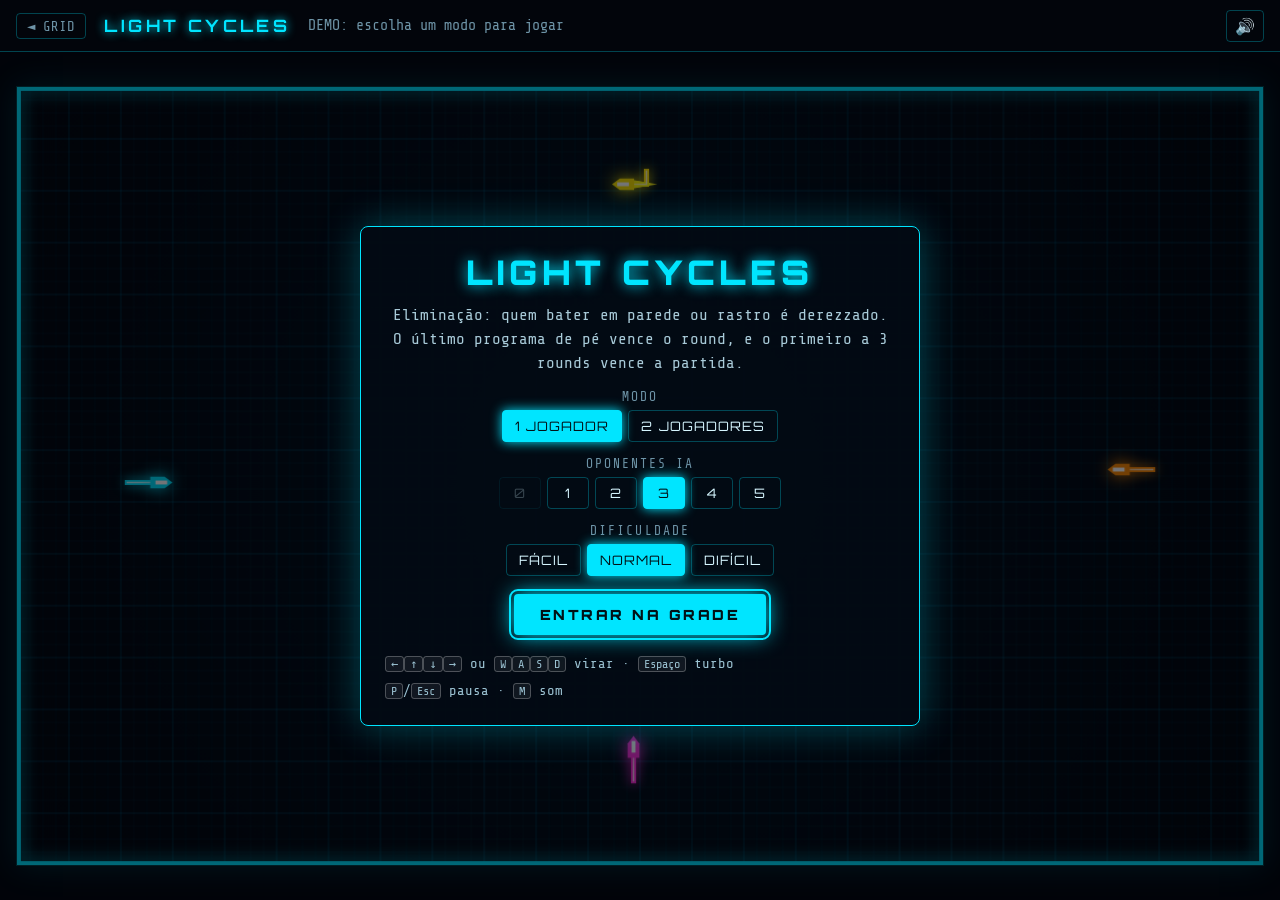
==== lightcycles.html @ 9b1980a8 "Grid Arcade: Light Cycles e Space Paranoids Site estático (HTML/CSS/JS puro) para GitHub Pages com d" ====
<!doctype html>
<html lang="pt-BR">
<head>
<meta charset="utf-8">
<meta name="viewport" content="width=device-width, initial-scale=1, viewport-fit=cover">
<title>Light Cycles</title>
<meta name="description" content="Light Cycles: arena de eliminação com motos de luz, para 1 ou 2 jogadores contra IA.">
<link rel="icon" href="data:image/svg+xml,%3Csvg xmlns='http://www.w3.org/2000/svg' viewBox='0 0 32 32'%3E%3Crect width='32' height='32' fill='%2302050b'/%3E%3Cpath d='M4 24H16V8H28' fill='none' stroke='%2300e5ff' stroke-width='4'/%3E%3C/svg%3E">
<link rel="preconnect" href="https://fonts.googleapis.com">
<link rel="preconnect" href="https://fonts.gstatic.com" crossorigin>
<link href="https://fonts.googleapis.com/css2?family=Orbitron:wght@500;700;900&family=Share+Tech+Mono&display=swap" rel="stylesheet">
<link rel="stylesheet" href="css/style.css">
</head>
<body class="game-page lc">
<header class="topbar">
  <a class="back" href="index.html">◄ GRID</a>
  <h1>LIGHT CYCLES</h1>
  <div class="hud" id="hud" aria-live="polite"></div>
  <button class="icon-btn" id="muteBtn" type="button">🔊</button>
</header>

<main class="stage">
  <canvas id="game" aria-label="Arena de Light Cycles"></canvas>

  <div class="overlay" id="overlay">
    <section class="panel" id="menuPanel">
      <h2>LIGHT CYCLES</h2>
      <p class="sub">Eliminação: quem bater em parede ou rastro é derezzado. O último programa de pé vence o round, e o primeiro a 3 rounds vence a partida.</p>

      <div class="opt">
        <span class="opt-label">MODO</span>
        <div class="seg" data-setting="mode">
          <button type="button" data-value="1p">1 JOGADOR</button>
          <button type="button" data-value="2p">2 JOGADORES</button>
        </div>
      </div>
      <div class="opt">
        <span class="opt-label">OPONENTES IA</span>
        <div class="seg" data-setting="ais">
          <button type="button" data-value="0">0</button>
          <button type="button" data-value="1">1</button>
          <button type="button" data-value="2">2</button>
          <button type="button" data-value="3">3</button>
          <button type="button" data-value="4">4</button>
          <button type="button" data-value="5">5</button>
        </div>
      </div>
      <div class="opt">
        <span class="opt-label">DIFICULDADE</span>
        <div class="seg" data-setting="diff">
          <button type="button" data-value="facil">FÁCIL</button>
          <button type="button" data-value="normal">NORMAL</button>
          <button type="button" data-value="dificil">DIFÍCIL</button>
        </div>
      </div>

      <div class="btn-row">
        <button class="btn-primary" type="button" data-action="start">ENTRAR NA GRADE</button>
      </div>
      <div class="keys" id="ctrlHelp"></div>
    </section>

    <section class="panel" id="pausePanel" hidden>
      <h2>PAUSADO</h2>
      <p class="sub">O sistema está aguardando, usuário.</p>
      <div class="btn-row">
        <button class="btn-primary" type="button" data-action="resume">CONTINUAR</button>
        <button class="btn-ghost" type="button" data-action="menu">MENU</button>
      </div>
    </section>

    <section class="panel" id="endPanel" hidden>
      <h2 id="endTitle">FIM DE JOGO</h2>
      <div id="endBody"></div>
      <div class="btn-row">
        <button class="btn-primary" type="button" data-action="start">REVANCHE</button>
        <button class="btn-ghost" type="button" data-action="menu">MENU</button>
      </div>
    </section>
  </div>

  <button class="boost-btn touch-only" id="boostBtn" type="button">TURBO</button>
</main>

<script src="js/common.js"></script>
<script src="js/lightcycles.js"></script>
</body>
</html>
---- css/style.css ----
:root {
  --bg: #02050b;
  --panel: rgba(3, 10, 20, 0.94);
  --cyan: #00e5ff;
  --cyan-dim: rgba(0, 229, 255, 0.28);
  --orange: #ff8a00;
  --orange-dim: rgba(255, 138, 0, 0.3);
  --text: #d6f6ff;
  --muted: #6d93a6;
  --font: 'Orbitron', ui-sans-serif, system-ui, sans-serif;
  --mono: 'Share Tech Mono', ui-monospace, Consolas, monospace;
  --accent: var(--cyan);
  --accent-dim: var(--cyan-dim);
  color-scheme: dark;
}

* { box-sizing: border-box; margin: 0; padding: 0; }
html, body { height: 100%; }
body {
  background: var(--bg);
  color: var(--text);
  font-family: var(--font);
  -webkit-font-smoothing: antialiased;
}
a { color: inherit; }
button { font: inherit; color: inherit; cursor: pointer; }
:focus-visible { outline: 2px solid var(--accent); outline-offset: 3px; }

/* ---------- HOME ---------- */
.home { min-height: 100%; overflow-x: hidden; }

.horizon {
  position: fixed; inset: 0; z-index: 0; pointer-events: none;
  overflow: hidden; perspective: 320px;
}
.horizon::before {
  content: ""; position: absolute; left: 0; right: 0; top: 0; height: 58%;
  background: radial-gradient(ellipse at 50% 100%, rgba(0, 229, 255, 0.2), transparent 62%);
}
.horizon-line {
  position: absolute; left: 0; right: 0; top: 58%; height: 2px;
  background: var(--cyan);
  box-shadow: 0 0 18px var(--cyan), 0 0 60px var(--cyan);
}
.floor {
  position: absolute; left: -60%; width: 220%; top: 58%; height: 90%;
  transform-origin: 50% 0; transform: rotateX(74deg);
  background-image:
    linear-gradient(rgba(0, 229, 255, 0.5) 1px, transparent 1px),
    linear-gradient(90deg, rgba(0, 229, 255, 0.5) 1px, transparent 1px);
  background-size: 64px 64px;
  animation: floor 1.4s linear infinite;
  -webkit-mask-image: linear-gradient(to bottom, transparent, #000 30%);
  mask-image: linear-gradient(to bottom, transparent, #000 30%);
}
@keyframes floor { to { background-position: 0 64px; } }
@media (prefers-reduced-motion: reduce) { .floor { animation: none; } }

.home-main {
  position: relative; z-index: 1;
  max-width: 1080px; margin: 0 auto;
  padding: 56px 16px 32px; text-align: center;
}
.logo {
  font-weight: 900; font-size: clamp(44px, 10vw, 104px);
  letter-spacing: 0.14em; color: #effcff; line-height: 1;
  text-shadow: 0 0 8px var(--cyan), 0 0 26px var(--cyan), 0 0 56px rgba(0, 229, 255, 0.6);
}
.logo span {
  display: block; margin-top: 0.35em; padding-left: 0.6em;
  font-size: 0.3em; letter-spacing: 0.6em;
  color: var(--orange); text-shadow: 0 0 10px var(--orange);
}
.tagline {
  font-family: var(--mono); color: #8fb7c9;
  margin: 20px 0 44px; font-size: 18px;
}
.cards {
  display: grid; gap: 24px; text-align: left;
  grid-template-columns: repeat(auto-fit, minmax(min(100%, 340px), 1fr));
}
.card {
  --c: var(--cyan);
  display: flex; flex-direction: column; gap: 14px;
  padding: 18px; border-radius: 8px;
  border: 1px solid var(--c);
  background: rgba(2, 8, 16, 0.86);
  text-decoration: none;
  box-shadow: 0 0 18px color-mix(in srgb, var(--c) 30%, transparent);
  transition: transform 0.2s, box-shadow 0.2s;
}
.card:hover, .card:focus-visible {
  transform: translateY(-4px);
  box-shadow: 0 0 36px color-mix(in srgb, var(--c) 60%, transparent);
}
.card-sp { --c: var(--orange); }
.card svg {
  display: block; width: 100%; height: auto; border-radius: 4px;
  border: 1px solid color-mix(in srgb, var(--c) 40%, transparent);
}
.card h2 {
  color: var(--c); letter-spacing: 0.14em; font-size: 24px;
  text-shadow: 0 0 12px var(--c);
}
.card p { font-family: var(--mono); color: #a9cbd9; line-height: 1.55; font-size: 16px; }
.tags { display: flex; flex-wrap: wrap; gap: 8px; }
.tag {
  font-family: var(--mono); font-size: 13px; color: var(--c);
  border: 1px solid color-mix(in srgb, var(--c) 50%, transparent);
  padding: 2px 10px; border-radius: 99px;
}
.play {
  margin-top: auto; align-self: flex-start;
  font-weight: 700; letter-spacing: 0.18em; font-size: 14px;
  padding: 10px 20px; border: 2px solid var(--c); border-radius: 4px; color: var(--c);
}
.card:hover .play { background: var(--c); color: #001218; box-shadow: 0 0 20px var(--c); }
.home footer {
  margin-top: 48px; font-family: var(--mono); color: var(--muted);
  font-size: 14px; line-height: 1.7;
}

/* ---------- GAME PAGES ---------- */
.game-page {
  height: 100vh; height: 100dvh;
  display: flex; flex-direction: column; overflow: hidden;
}
.game-page.sp { --accent: var(--orange); --accent-dim: var(--orange-dim); }

.topbar {
  display: flex; align-items: center; flex-wrap: wrap; gap: 8px 18px;
  padding: 8px 16px; min-height: 52px;
  border-bottom: 1px solid var(--accent-dim);
}
.back {
  font-family: var(--mono); font-size: 14px; text-decoration: none; color: var(--muted);
  border: 1px solid var(--accent-dim); padding: 4px 10px; border-radius: 4px;
}
.back:hover { color: var(--accent); border-color: var(--accent); }
.topbar h1 {
  font-size: 17px; letter-spacing: 0.2em; color: var(--accent);
  text-shadow: 0 0 10px var(--accent); white-space: nowrap;
}
.hud {
  flex: 1; display: flex; flex-wrap: wrap; align-items: center; gap: 6px 18px;
  font-family: var(--mono); font-size: 15px; color: var(--muted);
}
.hud b { color: var(--text); font-weight: normal; margin-left: 4px; }
.hud-dim { color: var(--muted); }
.hud-round { color: var(--text); letter-spacing: 0.1em; }
.chip { --c: #fff; display: inline-flex; align-items: center; gap: 6px; color: var(--c); }
.chip.dead { opacity: 0.35; }
.chip.dead .chip-name { text-decoration: line-through; }
.pips { display: inline-flex; gap: 4px; }
.pips i {
  display: inline-block; width: 8px; height: 8px;
  border: 1px solid var(--c); transform: rotate(45deg);
}
.pips i.on { background: var(--c); box-shadow: 0 0 6px var(--c); }
.life {
  display: inline-block; width: 10px; height: 10px; margin-left: 4px;
  background: var(--cyan); box-shadow: 0 0 6px var(--cyan);
  clip-path: polygon(50% 0, 100% 100%, 0 100%);
}
.hud-status { color: var(--cyan); }

.icon-btn {
  margin-left: auto; width: 38px; height: 32px;
  background: none; border: 1px solid var(--accent-dim); border-radius: 4px;
}
.icon-btn:hover { border-color: var(--accent); }

.stage {
  flex: 1; min-height: 0; position: relative;
  display: flex; align-items: center; justify-content: center;
  padding: 10px 16px;
}
#game {
  display: block; background: #000; touch-action: none;
  border: 1px solid var(--accent-dim);
  box-shadow: 0 0 30px color-mix(in srgb, var(--accent) 18%, transparent);
}
.sp #game { cursor: crosshair; }

.overlay {
  position: absolute; inset: 0; z-index: 2;
  display: flex; align-items: center; justify-content: center;
  padding: 16px; background: rgba(1, 3, 8, 0.55);
}
.overlay[hidden], .panel[hidden] { display: none; }
.panel {
  width: min(560px, 100%); max-height: 100%; overflow: auto;
  background: var(--panel); border: 1px solid var(--accent); border-radius: 8px;
  padding: 24px; text-align: center;
  box-shadow: 0 0 40px color-mix(in srgb, var(--accent) 30%, transparent);
}
.panel h2 {
  font-size: clamp(24px, 5vw, 34px); letter-spacing: 0.14em; font-weight: 900;
  color: var(--accent); text-shadow: 0 0 14px currentColor;
}
.sub { font-family: var(--mono); color: #a9cbd9; margin: 10px 0 6px; line-height: 1.5; }
.opt { display: flex; flex-direction: column; align-items: center; gap: 6px; margin: 14px 0; }
.opt-label { font-family: var(--mono); font-size: 13px; letter-spacing: 0.16em; color: var(--muted); }
.seg { display: flex; flex-wrap: wrap; justify-content: center; gap: 6px; }
.seg button {
  min-width: 42px; padding: 7px 12px; border-radius: 4px;
  font-size: 13px; letter-spacing: 0.08em;
  background: transparent; border: 1px solid var(--accent-dim);
}
.seg button:hover:not(:disabled) { border-color: var(--accent); }
.seg button.on {
  background: var(--accent); color: #001218; border-color: var(--accent);
  box-shadow: 0 0 12px var(--accent);
}
.seg button:disabled { opacity: 0.25; cursor: not-allowed; }
.btn-row { display: flex; flex-wrap: wrap; gap: 10px; justify-content: center; margin-top: 18px; }
.btn-primary, .btn-ghost {
  padding: 12px 26px; border-radius: 4px;
  font-weight: 900; letter-spacing: 0.18em; font-size: 14px;
}
.btn-primary {
  background: var(--accent); color: #001218; border: none;
  box-shadow: 0 0 22px var(--accent);
}
.btn-primary:hover { filter: brightness(1.15); }
.btn-ghost { background: transparent; color: var(--accent); border: 1px solid var(--accent); }
.btn-ghost:hover { background: color-mix(in srgb, var(--accent) 15%, transparent); }
.keys {
  margin-top: 18px; display: grid; gap: 6px; text-align: left;
  font-family: var(--mono); font-size: 14px; color: #9cc3d3; line-height: 1.5;
}
kbd {
  font-family: var(--mono); font-size: 12px; padding: 0 5px; border-radius: 3px;
  border: 1px solid rgba(255, 255, 255, 0.25); background: rgba(255, 255, 255, 0.06);
}
.standings {
  list-style: none; margin: 16px auto 0; max-width: 300px;
  font-family: var(--mono); display: grid; gap: 6px;
}
.standings li {
  display: flex; justify-content: space-between; padding: 4px 10px;
  color: var(--c); border: 1px solid color-mix(in srgb, var(--c) 40%, transparent); border-radius: 4px;
}
.big-score {
  font-size: 44px; font-weight: 900; margin: 12px 0 4px; color: #fff;
  text-shadow: 0 0 16px var(--accent);
}
.record { color: #39ff14; font-family: var(--mono); letter-spacing: 0.1em; }

.touch-only { display: none; }
@media (pointer: coarse) { .touch-only { display: block; } .no-touch { display: none; } }
.boost-btn {
  position: absolute; right: 26px; bottom: 26px; z-index: 1;
  width: 86px; height: 86px; border-radius: 50%;
  border: 2px solid var(--cyan); background: rgba(0, 229, 255, 0.12);
  color: var(--cyan); font-weight: 900; font-size: 13px; letter-spacing: 0.1em;
  touch-action: none; user-select: none; -webkit-user-select: none;
}
.boost-btn:active { background: rgba(0, 229, 255, 0.35); }

@media (max-height: 520px) {
  .topbar { min-height: 0; padding: 4px 12px; }
  .stage { padding: 4px 8px; }
}
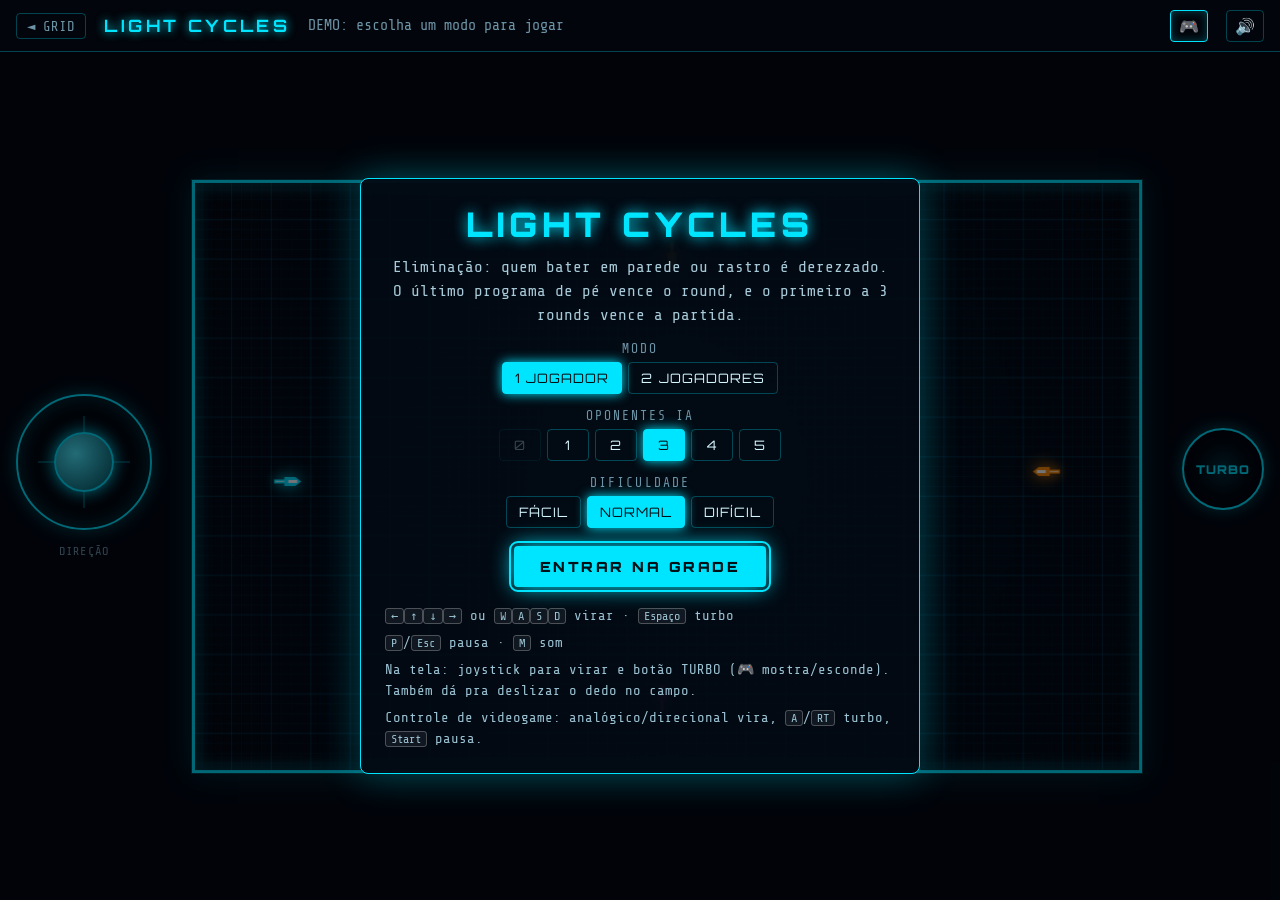
==== commit a67a21e4: "Joysticks na tela e suporte a controle de videogame - Joystick virtual e botões (toque e mouse) nos " ====
--- a/lightcycles.html
+++ b/lightcycles.html
@@ -16,11 +16,24 @@
   <a class="back" href="index.html">◄ GRID</a>
   <h1>LIGHT CYCLES</h1>
   <div class="hud" id="hud" aria-live="polite"></div>
+  <button class="icon-btn" id="padBtn" type="button" aria-label="Controles na tela">🎮</button>
   <button class="icon-btn" id="muteBtn" type="button">🔊</button>
 </header>
 
-<main class="stage">
-  <canvas id="game" aria-label="Arena de Light Cycles"></canvas>
+<main class="stage" id="stage">
+  <div class="pad pad-left">
+    <button class="pad-btn" id="btnL" type="button">TURBO</button>
+    <div class="vjoy" id="joyL" aria-label="Joystick: direção"><div class="vjoy-knob"></div></div>
+    <span class="pad-label" id="labelL">DIREÇÃO</span>
+  </div>
+  <div class="game-wrap">
+    <canvas id="game" aria-label="Arena de Light Cycles"></canvas>
+  </div>
+  <div class="pad pad-right" id="padRight">
+    <button class="pad-btn" id="btnR" type="button">TURBO</button>
+    <div class="vjoy" id="joyR" aria-label="Joystick do jogador 2"><div class="vjoy-knob"></div></div>
+    <span class="pad-label" id="labelR"></span>
+  </div>
 
   <div class="overlay" id="overlay">
     <section class="panel" id="menuPanel">
@@ -78,8 +91,6 @@
       </div>
     </section>
   </div>
-
-  <button class="boost-btn touch-only" id="boostBtn" type="button">TURBO</button>
 </main>
 
 <script src="js/common.js"></script>
--- a/css/style.css
+++ b/css/style.css
@@ -168,12 +168,84 @@
   margin-left: auto; width: 38px; height: 32px;
   background: none; border: 1px solid var(--accent-dim); border-radius: 4px;
 }
+.icon-btn + .icon-btn { margin-left: 0; }
 .icon-btn:hover { border-color: var(--accent); }
-
+.icon-btn[aria-pressed="true"] { border-color: var(--accent); box-shadow: inset 0 0 10px var(--accent-dim); }
+
+/* Palco: [controles esq.] [jogo] [controles dir.]; em retrato os controles vão para baixo. */
 .stage {
   flex: 1; min-height: 0; position: relative;
-  display: flex; align-items: center; justify-content: center;
+  display: grid; gap: 12px; align-items: center;
+  grid-template-columns: auto minmax(0, 1fr) auto;
+  grid-template-rows: minmax(0, 1fr);
+  grid-template-areas: "left game right";
   padding: 10px 16px;
+}
+.game-wrap {
+  grid-area: game; width: 100%; height: 100%; min-width: 0; min-height: 0;
+  display: flex; align-items: center; justify-content: center; overflow: hidden;
+}
+.pad {
+  display: flex; flex-direction: column; align-items: center; gap: 14px;
+  user-select: none; -webkit-user-select: none; touch-action: none;
+}
+.pad-left { grid-area: left; }
+.pad-right { grid-area: right; }
+.pad [hidden], .no-pads .pad { display: none; }
+.pad-label { font-family: var(--mono); font-size: 12px; letter-spacing: 0.1em; color: var(--muted); text-align: center; }
+
+.vjoy {
+  --size: 136px;
+  position: relative; flex: none; width: var(--size); height: var(--size); border-radius: 50%;
+  border: 2px solid var(--accent); cursor: grab; touch-action: none;
+  background:
+    linear-gradient(var(--accent-dim), var(--accent-dim)) center / 2px 70% no-repeat,
+    linear-gradient(var(--accent-dim), var(--accent-dim)) center / 70% 2px no-repeat,
+    radial-gradient(circle, color-mix(in srgb, var(--accent) 14%, transparent), rgba(0, 0, 0, 0.5) 70%);
+  box-shadow: 0 0 18px color-mix(in srgb, var(--accent) 35%, transparent),
+              inset 0 0 22px color-mix(in srgb, var(--accent) 25%, transparent);
+}
+.vjoy.active { cursor: grabbing; }
+.vjoy-knob {
+  position: absolute; left: 27%; top: 27%; width: 46%; height: 46%; border-radius: 50%;
+  pointer-events: none; transition: transform 0.12s ease-out;
+  background: radial-gradient(circle at 35% 35%, color-mix(in srgb, var(--accent) 70%, #fff), color-mix(in srgb, var(--accent) 35%, #000));
+  border: 2px solid var(--accent); box-shadow: 0 0 16px var(--accent);
+}
+.vjoy.active .vjoy-knob { transition: none; }
+.pad-btn {
+  --c: var(--accent);
+  flex: none; width: 82px; height: 82px; border-radius: 50%;
+  border: 2px solid var(--c); color: var(--c);
+  background: radial-gradient(circle, color-mix(in srgb, var(--c) 18%, transparent), rgba(0, 0, 0, 0.5) 72%);
+  box-shadow: 0 0 16px color-mix(in srgb, var(--c) 35%, transparent);
+  font-weight: 900; font-size: 12px; letter-spacing: 0.08em;
+  touch-action: none; user-select: none; -webkit-user-select: none;
+}
+.pad-btn.active { background: color-mix(in srgb, var(--c) 45%, transparent); box-shadow: 0 0 26px var(--c); color: #fff; }
+
+@media (orientation: portrait) {
+  .stage {
+    grid-template-columns: 1fr 1fr;
+    grid-template-rows: minmax(0, 1fr) auto;
+    grid-template-areas: "game game" "left right";
+    padding-bottom: max(14px, env(safe-area-inset-bottom));
+  }
+  .pad { flex-direction: row; }
+  .pad-left { justify-self: start; }
+  .pad-right { justify-self: end; }
+  .pad-left .pad-btn { order: 2; }
+  .pad-right .pad-btn { order: -1; }
+  .pad-label { display: none; }
+}
+@media (max-height: 520px) {
+  .vjoy { --size: 112px; }
+  .pad-btn { width: 66px; height: 66px; }
+  .pad { gap: 8px; }
+}
+@media (max-width: 380px) {
+  .vjoy { --size: 116px; }
+  .pad-btn { width: 66px; height: 66px; }
 }
 #game {
   display: block; background: #000; touch-action: none;
@@ -249,14 +321,6 @@
 
 .touch-only { display: none; }
 @media (pointer: coarse) { .touch-only { display: block; } .no-touch { display: none; } }
-.boost-btn {
-  position: absolute; right: 26px; bottom: 26px; z-index: 1;
-  width: 86px; height: 86px; border-radius: 50%;
-  border: 2px solid var(--cyan); background: rgba(0, 229, 255, 0.12);
-  color: var(--cyan); font-weight: 900; font-size: 13px; letter-spacing: 0.1em;
-  touch-action: none; user-select: none; -webkit-user-select: none;
-}
-.boost-btn:active { background: rgba(0, 229, 255, 0.35); }
 
 @media (max-height: 520px) {
   .topbar { min-height: 0; padding: 4px 12px; }
